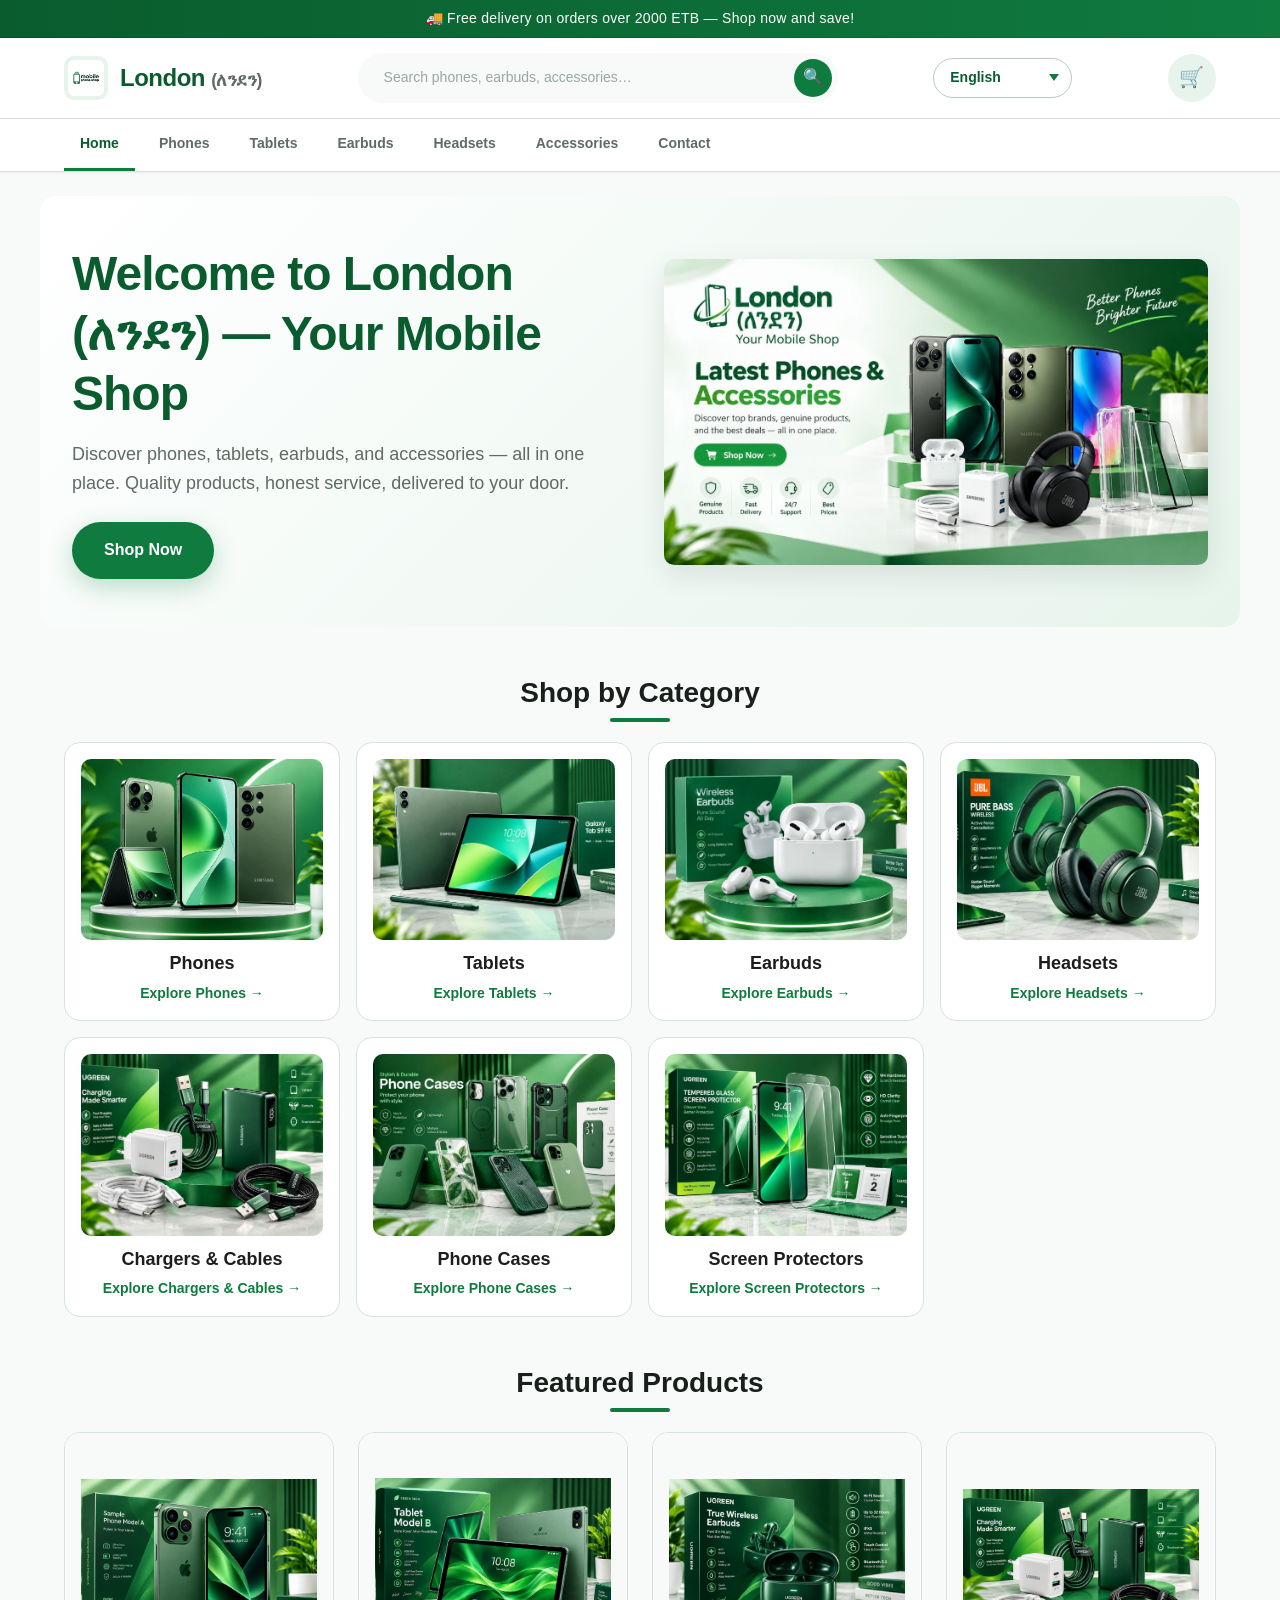
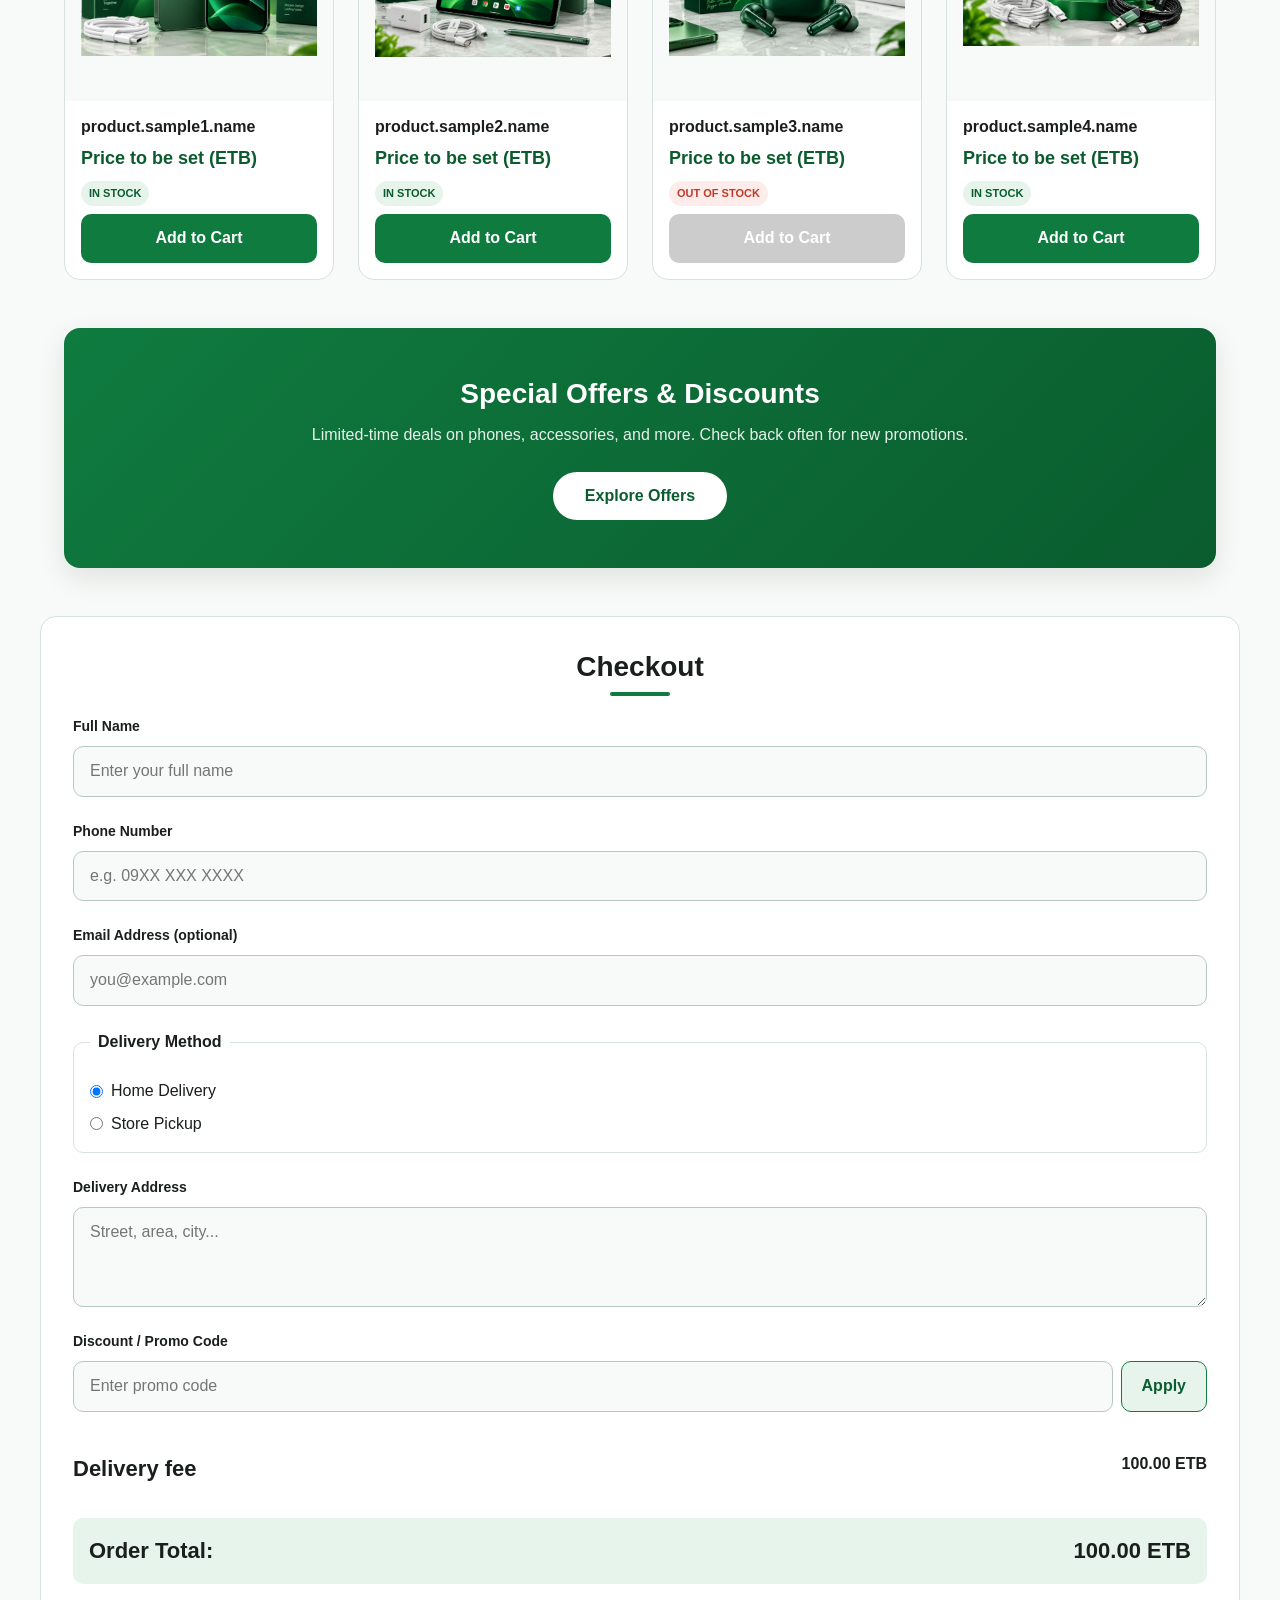
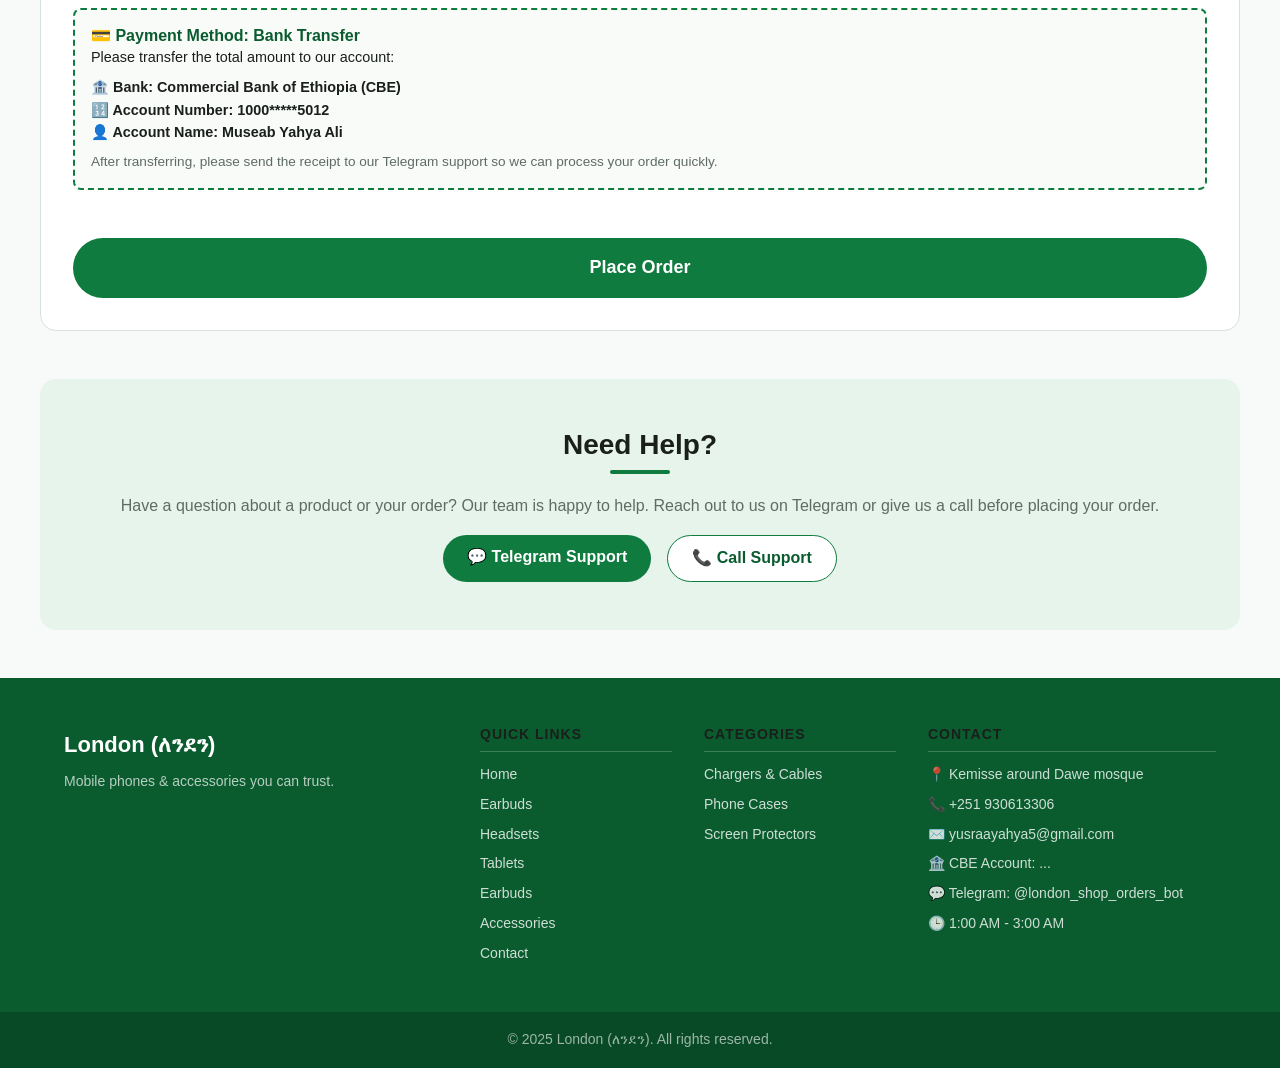
==== index.html @ 927fd076 "inicial commit of website" ====
<!DOCTYPE html>
<html lang="en">
<head>
    <meta charset="UTF-8">
    <meta name="viewport" content="width=device-width, initial-scale=1.0">
    <title>London (ለንደን) — Mobile Phones &amp; Accessories</title>

    <meta name="description" content="London (ለንደን) — your trusted mobile phone and accessories shop. Phones, tablets, earbuds, and accessories.">

    <link rel="stylesheet" href="style.css">
    <script src="supabase-js@2.js"></script>
    <script src="script.js" defer></script>
</head>
<body>

    <div class="announcement-bar" role="region" aria-label="Store promotion announcement">
        <p class="announcement-text" data-i18n="announcement.promo">
            🚚 Free delivery on orders over 2000 ETB — Shop now and save!
        </p>
    </div>

    <header class="site-header" role="banner">

        <div class="header-top">

            <div class="brand-container">
                <a href="#" class="brand-link" aria-label="London store home">
                    <img src="img/photo_2026-10-22_14-13-05.jpg"
                         alt="London store logo"
                         class="brand-logo"
                         width="48"
                         height="48">
                    <span class="brand-name">
                        London <span class="brand-name-amharic" lang="am">(ለንደን)</span>
                    </span>
                </a>
            </div>

            <div class="search-container" role="search" aria-label="Site search">
                <label for="search-input" class="visually-hidden" data-i18n="search.label">
                    Search products
                </label>
                <input type="search"
                       id="search-input"
                       class="search-input"
                       placeholder="Search phones, earbuds, accessories…"
                       data-i18n-placeholder="search.placeholder"
                       aria-label="Search products">
                <button type="button"
                        id="search-button"
                        class="search-button"
                        aria-label="Submit search"
                        data-i18n-aria-label="search.button">
                    🔍
                </button>
            </div>

           
            <div class="language-switcher" role="group" aria-label="Language selector">
                <label for="language-select" class="visually-hidden" data-i18n="language.label">
                    Select language
                </label>
                <select id="language-select"
                        name="language"
                        class="language-select"
                        aria-label="Select language">
                    <option value="en" selected>English</option>
                    <option value="am" lang="am">አማርኛ</option>
                    <option value="om" lang="om">Afaan Oromo</option>
                </select>
            </div>

            <div class="cart-container">
                <button type="button"
                        id="cart-button"
                        class="cart-button"
                        aria-label="Open shopping cart, 0 items">
                    <span class="cart-icon" aria-hidden="true">🛒</span>
                    <span class="cart-count" id="cart-count-badge">0</span>
                </button>
            </div>

        </div>

       
        <nav class="main-nav" aria-label="Main navigation">
            <ul class="nav-list">
                <li class="nav-item">
                    <a href="#" class="nav-link active"
                       aria-current="page"
                       data-i18n="nav.home">Home</a>
                </li>
                <li class="nav-item">
                    <a href="#" class="nav-link" data-i18n="nav.phones">Phones</a>
                </li>
                <li class="nav-item">
                    <a href="#" class="nav-link" data-i18n="nav.tablets">Tablets</a>
                </li>
             <li class="nav-item">
    <a href="#" class="nav-link" data-i18n="nav.earbuds">Earbuds</a>
    </li>
    <li class="nav-item">
    <a href="#" class="nav-link" data-i18n="nav.headsets">Headsets</a>
    </li>
                <li class="nav-item">
                    <a href="#" class="nav-link" data-i18n="nav.accessories">Accessories</a>
                </li>
                <li class="nav-item">
                    <a href="#" class="nav-link" data-i18n="nav.contact">Contact</a>
                </li>
            </ul>
        </nav>

    </header>

<main>

    <section class="hero" id="hero-section" aria-labelledby="hero-heading">
        <div class="hero-content">

            <h1 class="hero-headline" id="hero-heading" data-i18n="hero.headline">
                Welcome to London (ለንደን) — Your Mobile Shop
            </h1>

            <p class="hero-subtitle" data-i18n="hero.subtitle">
                Discover phones, tablets, earbuds, and accessories — all in one place.
                Quality products, honest service, delivered to your door.
            </p>

            <a href="#featured-products"
               class="hero-cta-button"
               role="button"
               data-i18n="hero.cta">
                Shop Now
            </a>

        </div>

        <div class="hero-image-wrapper">
            <img src="img/photo_2_2026-10-22_14-11-13.jpg"
                 alt="Collection of mobile phones and accessories"
                 data-i18n-alt="hero.imageAlt"
                 class="hero-image"
                 width="1200"
                 height="600">
        </div>
    </section>

    <section class="category-section" id="categories" aria-labelledby="category-heading">

        <h2 class="section-heading" id="category-heading" data-i18n="category.heading">
            Shop by Category
        </h2>

        <div class="category-grid">

            <!-- Category: Phones -->
            <article class="category-card">
                <img src="img/photo_3_2026-10-22_14-11-13.jpg"
                     alt="Phones category"
                     data-i18n-alt="category.phones.imageAlt"
                     class="category-image"
                     width="300"
                     height="200">
                <h3 class="category-name" data-i18n="category.phones.name">Phones</h3>
                <a href="#" class="category-link"
                   aria-label="Explore Phones category"
                   data-i18n-aria-label="category.phones.linkAria"
                   data-i18n="category.phones.link">
                    Explore Phones &rarr;
                </a>
            </article>

            <!-- Category: Tablets -->
            <article class="category-card">
                <img src="img/photo_4_2026-10-22_14-11-13.jpg"
                     alt="Tablets category"
                     data-i18n-alt="category.tablets.imageAlt"
                     class="category-image"
                     width="300"
                     height="200">
                <h3 class="category-name" data-i18n="category.tablets.name">Tablets</h3>
                <a href="#" class="category-link"
                   aria-label="Explore Tablets category"
                   data-i18n-aria-label="category.tablets.linkAria"
                   data-i18n="category.tablets.link">
                    Explore Tablets &rarr;
                </a>
            </article>

            <!-- Category: Earbuds -->
            <article class="category-card">
                <img src="img/photo_5_2026-10-22_14-11-13.jpg"
                     alt="Earbuds category"
                     data-i18n-alt="category.earbuds.imageAlt"
                     class="category-image"
                     width="300"
                     height="200">
                <h3 class="category-name" data-i18n="category.earbuds.name">Earbuds</h3>
 <a href="#" class="category-link"
                   aria-label="Explore Earbuds category"
                   data-i18n-aria-label="category.earbuds.linkAria"
                   data-i18n="category.earbuds.link">
                    Explore Earbuds &rarr;
                </a>
            </article>

            <!-- Category: Headsets -->
            <article class="category-card">
                <img src="img/photo_6_2026-10-22_14-11-13.jpg"
                     alt="Headsets category"
                     data-i18n-alt="category.headsets.imageAlt"
                     class="category-image"
                     width="300"
                     height="200">
                <h3 class="category-name" data-i18n="category.headsets.name">Headsets</h3>
                <a href="#" class="category-link"
                   aria-label="Explore Headsets category"
                   data-i18n-aria-label="category.headsets.linkAria"
                   data-i18n="category.headsets.link">
                    Explore Headsets &rarr;
                </a>
            </article>

            <!-- Category: Chargers & Cables -->
            <article class="category-card">
                <img src="img/charrg.jpg"
                     alt="Chargers and cables category"
                     data-i18n-alt="category.chargers.imageAlt"
                     class="category-image"
                     width="300"
                     height="200">
                <h3 class="category-name" data-i18n="category.chargers.name">Chargers &amp; Cables</h3>
                <a href="#" class="category-link"
                   aria-label="Explore Chargers and Cables category"
                   data-i18n-aria-label="category.chargers.linkAria"
                   data-i18n="category.chargers.link">
                    Explore Chargers &amp; Cables &rarr;
                </a>
            </article>

            <!-- Category: Phone Cases -->
            <article class="category-card">
                <img src="img/photo_2026-10-22_14-40-57.jpg"
                     alt="Phone cases category"
                     data-i18n-alt="category.cases.imageAlt"
                     class="category-image"
                     width="300"
                     height="200">
                <h3 class="category-name" data-i18n="category.cases.name">Phone Cases</h3>
                <a href="#" class="category-link"
                   aria-label="Explore Phone Cases category"
                   data-i18n-aria-label="category.cases.linkAria"
                   data-i18n="category.cases.link">
                    Explore Phone Cases &rarr;
                </a>
            </article>

            <!-- Category: Screen Protectors -->
            <article class="category-card">
                <img src="img/photo_8_2026-10-22_14-11-13.jpg"
                     alt="Screen protectors category"
                     data-i18n-alt="category.screenProtectors.imageAlt"
                     class="category-image"
                     width="300"
                     height="200">
                <h3 class="category-name" data-i18n="category.screenProtectors.name">Screen Protectors</h3>
                <a href="#" class="category-link"
                   aria-label="Explore Screen Protectors category"
                   data-i18n-aria-label="category.screenProtectors.linkAria"
                   data-i18n="category.screenProtectors.link">
                    Explore Screen Protectors &rarr;
                </a>
            </article>

        </div>
    </section>

    <section class="featured-products-section" id="featured-products" aria-labelledby="featured-heading">

        <h2 class="section-heading" id="featured-heading" data-i18n="featured.heading">
            Featured Products
        </h2>

        <div class="products-grid">
 <!-- Product card 1 -->
            <article class="product-card" data-product-id="sample-001">
                <img src="img/phone.jpg"
                     alt="Sample product image"
                     data-i18n-alt="product.sample1.imageAlt"
                     class="product-image"
                     width="250"
                     height="250">
                <div class="product-info">
                    <h3 class="product-name" data-i18n="product.sample1.name">
                        Sample Phone Model A
                    </h3>
                    <p class="product-price" data-i18n="product.pricePlaceholder">
                        Price to be set (ETB)
                    </p>
                    <p class="product-stock in-stock" data-i18n="product.inStock">
                        In Stock
                    </p>
                    <button type="button"
                            class="add-to-cart-button"
                            aria-label="Add Sample Phone Model A to cart"
                            data-i18n-aria-label="product.sample1.addToCartAria">
                        <span data-i18n="product.addToCart">Add to Cart</span>
                    </button>
                </div>
            </article>

            <!-- Product card 2 -->
            <article class="product-card" data-product-id="sample-002">
                <img src="img/tablet.jpg"
                     alt="Sample product image"
                     data-i18n-alt="product.sample2.imageAlt"
                     class="product-image"
                     width="250"
                     height="250">
                <div class="product-info">
                    <h3 class="product-name" data-i18n="product.sample2.name">
                        Sample Tablet Model B
                    </h3>
                    <p class="product-price" data-i18n="product.pricePlaceholder">
                        Price to be set (ETB)
                    </p>
                    <p class="product-stock in-stock" data-i18n="product.inStock">
                        In Stock
                    </p>
                    <button type="button"
                            class="add-to-cart-button"
                            aria-label="Add Sample Tablet Model B to cart"
                            data-i18n-aria-label="product.sample2.addToCartAria">
                        <span data-i18n="product.addToCart">Add to Cart</span>
                    </button>
                </div>
            </article>

            <!-- Product card 3 -->
            <article class="product-card" data-product-id="sample-003">
                <img src="img/earbuds.jpg"
                     alt="Sample product image"
                     data-i18n-alt="product.sample3.imageAlt"
                     class="product-image"
                     width="250"
                     height="250">
                <div class="product-info">
                    <h3 class="product-name" data-i18n="product.sample3.name">
                        Sample Earbuds Model C
                    </h3>
                    <p class="product-price" data-i18n="product.pricePlaceholder">
                        Price to be set (ETB)
                    </p>
                    <p class="product-stock out-of-stock" data-i18n="product.outOfStock">
                        Out of Stock
                    </p>
                    <button type="button"
                            class="add-to-cart-button"
                            aria-label="Add Sample Earbuds Model C to cart"
                            data-i18n-aria-label="product.sample3.addToCartAria"
                            disabled>
                        <span data-i18n="product.addToCart">Add to Cart</span>
                    </button>
                </div>
            </article>

            <!-- Product card 4 -->
            <article class="product-card" data-product-id="sample-004">
                <img src="img/charrg.jpg"
                     alt="Sample product image"
                     data-i18n-alt="product.sample4.imageAlt"
                     class="product-image"
                     width="250"
                     height="250">
                <div class="product-info">
                    <h3 class="product-name" data-i18n="product.sample4.name">
                        Sample Charger Model D
                    </h3>
                    <p class="product-price" data-i18n="product.pricePlaceholder">
                        Price to be set (ETB)
                    </p>
                    <p class="product-stock in-stock" data-i18n="product.inStock">
                        In Stock
                    </p>
                    <button type="button"
                            class="add-to-cart-button"
                            aria-label="Add Sample Charger Model D to cart"
                            data-i18n-aria-label="product.sample4.addToCartAria">
                        <span data-i18n="product.addToCart">Add to Cart</span>
                    </button>
                </div>
            </article>

        </div>
    </section>

    <!-- ============================================= -->
    <!-- PROMOTIONS SECTION                            -->
    <!-- ============================================= -->
    <section class="promo-banner-section" id="promotions" aria-labelledby="promo-heading">

        <div class="promo-banner">

            <h2 class="promo-heading" id="promo-heading" data-i18n="promo.heading">
                Special Offers &amp; Discounts
            </h2>

            <p class="promo-text" data-i18n="promo.text">
                Limited-time deals on phones, accessories, and more.
                Check back often for new promotions.
            </p>

            <a href="#" class="promo-cta-button"
               role="button"
               data-i18n="promo.cta">
                Explore Offers
            </a>

        </div>
    </section>


        <section class="cart-panel"
                 id="cart-panel"
                 aria-labelledby="cart-panel-heading"
                 aria-live="polite">

            <h2 class="cart-panel-heading" id="cart-panel-heading" data-i18n="cart.heading">
                Your Shopping Cart
            </h2>

            <!-- Container where JavaScript injects cart items -->
            <div class="cart-items-container" id="cart-items-container">
            
                <p class="cart-empty-message" id="cart-empty-message" data-i18n="cart.empty">
                    Your cart is currently empty.
                </p>
            </div>

            <!-- Subtotal -->
            <div class="cart-subtotal-row">
                <span class="cart-subtotal-label" data-i18n="cart.subtotalLabel">Subtotal:</span>
                <span class="cart-subtotal-amount" id="cart-subtotal-amount">0.00 ETB</span>
            </div>

            <!-- Cart actions -->
            <div class="cart-actions">
                <button type="button"
                        id="continue-shopping-button"
                        class="continue-shopping-button"
                        data-i18n="cart.continueShopping">
                    Continue Shopping
                </button>
                <button type="button"
                        id="checkout-button"
                        class="checkout-button"
                        data-i18n="cart.proceedToCheckout">
                    Proceed to Checkout
                </button>
            </div>

        </section>

        <!-- ============================================= -->
        <!-- CHECKOUT SECTION                              -->
        <!-- ============================================= -->
        <section class="checkout-section"
                 id="checkout-section"
                 aria-labelledby="checkout-heading">

            <h2 class="section-heading" id="checkout-heading" data-i18n="checkout.heading">
                Checkout
            </h2>

            <form class="checkout-form"
                  id="checkout-form"
                  action="#"
                  method="post"
                  novalidate>

                <div class="form-field">
                    <label for="customer-full-name" class="form-label" data-i18n="checkout.fullNameLabel">
                        Full Name <span class="required-mark" aria-hidden="true">*</span>
                    </label>
                    <input type="text"
                           id="customer-full-name"
                           name="customerFullName"
                           class="form-input"
                           placeholder="Enter your full name"
                           data-i18n-placeholder="checkout.fullNamePlaceholder"
                           autocomplete="name"
                           required
                           aria-required="true">
                </div>

                <!-- Phone number -->
                <div class="form-field">
                    <label for="customer-phone" class="form-label" data-i18n="checkout.phoneLabel">
                        Phone Number <span class="required-mark" aria-hidden="true">*</span>
                    </label>
                    <input type="tel"
                           id="customer-phone"
                           name="customerPhone"
                           class="form-input"
                           placeholder="e.g. 09XX XXX XXXX"
                           data-i18n-placeholder="checkout.phonePlaceholder"
                           autocomplete="tel"
                           required
                           aria-required="true">
                </div>

                <!-- Optional email -->
                <div class="form-field">
                    <label for="customer-email" class="form-label" data-i18n="checkout.emailLabel">
                        Email Address (optional)
                    </label>
                    <input type="email"
                           id="customer-email"
                           name="customerEmail"
                           class="form-input"
                           placeholder="you@example.com"
                           data-i18n-placeholder="checkout.emailPlaceholder"
                           autocomplete="email">
                </div>

                <!-- Delivery method -->
                <fieldset class="form-fieldset">
                    <legend class="form-legend" data-i18n="checkout.deliveryMethodLegend">
                        Delivery Method
                    </legend>

                    <div class="radio-option">
                        <input type="radio"
                               id="delivery-method-delivery"
                               name="deliveryMethod"
                               value="delivery"
                               class="form-radio"
                               checked>
                        <label for="delivery-method-delivery" class="form-radio-label" data-i18n="checkout.deliveryOption">
                            Home Delivery
                        </label>
                    </div>

                    <div class="radio-option">
                        <input type="radio"
                               id="delivery-method-pickup"
                               name="deliveryMethod"
                               value="pickup"
                               class="form-radio">
                        <label for="delivery-method-pickup" class="form-radio-label" data-i18n="checkout.pickupOption">
                            Store Pickup
                        </label>
                    </div>
                </fieldset>

                <!-- Delivery address (JS toggles visibility based on method) -->
                <div class="form-field" id="delivery-address-field">
                    <label for="delivery-address" class="form-label" data-i18n="checkout.addressLabel">
 Delivery Address
                    </label>
                    <textarea id="delivery-address"
                              name="deliveryAddress"
                              class="form-textarea"
                              rows="3"
                              placeholder="Street, area, city…"
                              data-i18n-placeholder="checkout.addressPlaceholder"
                              autocomplete="street-address"></textarea>
                </div>

                <!-- Promo code -->
                <div class="form-field promo-code-field">
                    <label for="promo-code-input" class="form-label" data-i18n="checkout.promoLabel">
                        Discount / Promo Code
                    </label>
                    <div class="promo-code-row">
                        <input type="text"
                               id="promo-code-input"
                               name="promoCode"
                               class="form-input promo-code-input"
                               placeholder="Enter promo code"
                               data-i18n-placeholder="checkout.promoPlaceholder">
                        <button type="button"
                                id="apply-promo-button"
                                class="apply-promo-button"
                                data-i18n="checkout.applyPromo">
                            Apply
                        </button>
                    </div>
                    <p class="promo-feedback"
                       id="promo-feedback"
                       role="status"
                       aria-live="polite"></p>
                </div>

                <!-- Order total -->
                <div class="order-total-row">
                    <span class="order-total-label" data-i18n="checkout.orderTotalLabel">Order Total:</span>
                    <span class="order-total-amount" id="order-total-amount">0.00 ETB</span>
                </div>
                   <!-- Payment Instructions -->
<div class="payment-instructions" style="margin-bottom: 1.5rem; padding: 1rem; background: #f9fbf9; border: 2px dashed var(--color-primary); border-radius: 8px;">
    <h3 style="margin-top: 0; color: var(--color-primary-dark); font-size: 1rem;">💳 Payment Method: Bank Transfer</h3>
    <p style="font-size: 0.9rem; margin-bottom: 0.5rem;">Please transfer the total amount to our account:</p>
    <ul style="list-style: none; padding: 0; margin: 0; font-size: 0.9rem; font-weight: bold;">
        <li>🏦 Bank: Commercial Bank of Ethiopia (CBE)</li>
        <li>🔢 Account Number: 1000*****5012</li>
        <li>👤 Account Name: Museab Yahya Ali</li>
    </ul>
    <p style="font-size: 0.85rem; color: var(--color-text-muted); margin-top: 0.5rem; margin-bottom: 0;">
        After transferring, please send the receipt to our Telegram support so we can process your order quickly.
    </p>
</div>
                <!-- Place order button -->
                <button type="submit"
                        id="place-order-button"
                        class="place-order-button"
                        data-i18n="checkout.placeOrder">
                    Place Order
                </button>
            </form>

        </section>

        
        <section class="support-section"
                 id="customer-support"
                 aria-labelledby="support-heading">

            <h2 class="section-heading" id="support-heading" data-i18n="support.heading">
                Need Help?
            </h2>

            <p class="support-message" data-i18n="support.message">
                Have a question about a product or your order? Our team is happy to help.
                Reach out to us on Telegram or give us a call before placing your order.
            </p>
<div class="support-links">

    <!-- Telegram Link -->
    <a href="https://t.me/london_shop_orders_bot"
       target="_blank"
       class="support-link telegram-link"
       aria-label="Contact us on Telegram"
       data-i18n-aria-label="support.telegramAria"
       data-i18n="support.telegramLink">
        💬 Telegram Support
    </a>

    <!-- Phone Link -->
  <!-- WhatsApp Link (Works on PC and Mobile) -->
<a href="https://wa.me/251930613306"
   target="_blank"
   class="support-link phone-link"
   aria-label="Chat with us on WhatsApp"
   data-i18n-aria-label="support.phoneAria"
   data-i18n="support.phoneLink">
    📞 WhatsApp Support
</a>

</div
        </section>

    </main>

    <footer class="site-footer" role="contentinfo">

        <div class="footer-container">

            <!-- Brand column -->
            <div class="footer-brand">
                <p class="footer-brand-name">
                    London <span lang="am">(ለንደን)</span>
                </p>
                <p class="footer-tagline" data-i18n="footer.tagline">
                    Mobile phones &amp; accessories you can trust.
                </p>
            </div>

            <!-- Navigation links -->
            <nav class="footer-nav" aria-label="Footer navigation">
                <h3 class="footer-heading" data-i18n="footer.quickLinksHeading">Quick Links</h3>
                <ul class="footer-list">
                    <li><a href="#" class="footer-link" data-i18n="nav.home">Home</a></li>
                    <li><a href="#" class="footer-link" data-i18n="nav.earbuds">Earbuds</a></li>
                    <li><a href="#" class="footer-link" data-i18n="nav.headsets">Headsets</a></li>
                    <li><a href="#" class="footer-link" data-i18n="nav.tablets">Tablets</a></li>
                    <li><a href="#" class="footer-link" data-i18n="nav.earbuds">Earbuds &amp; Headsets</a></li>
                    <li><a href="#" class="footer-link" data-i18n="nav.accessories">Accessories</a></li>
                    <li><a href="#" class="footer-link" data-i18n="nav.contact">Contact</a></li>
                </ul>
            </nav>

            <!-- Category links -->
            <nav class="footer-nav" aria-label="Footer product categories">
                <h3 class="footer-heading" data-i18n="footer.categoriesHeading">Categories</h3>
                <ul class="footer-list">
                    <li><a href="#" class="footer-link" data-i18n="category.chargers.name">Chargers &amp; Cables</a></li>
                    <li><a href="#" class="footer-link" data-i18n="category.cases.name">Phone Cases</a></li>
                    <li><a href="#" class="footer-link" data-i18n="category.screenProtectors.name">Screen Protectors</a></li>
                </ul>
            </nav>

            <!-- Contact placeholders -->
            <div class="footer-contact">
                <h3 class="footer-heading" data-i18n="footer.contactHeading">Contact</h3>
             <ul class="footer-list">
    <li>📍 Kemisse around Dawe mosque</li>
    <li>📞 +251 930613306</li>
    <li>✉️ yusraayahya5@gmail.com</li>
    <li>🏦 CBE Account: ...</li>
    <li>💬 Telegram: @london_shop_orders_bot</li>
    <li>🕒 1:00 AM - 3:00 AM</li>
</ul>

            </div>

        </div>

        <!-- Copyright bar -->
        <div class="footer-bottom">
            <p class="copyright-text">
                &copy; <span id="footer-year">2025</span>
                London <span lang="am">(ለንደን)</span>.
                <span data-i18n="footer.copyright">All rights reserved.</span>
            </p>
        </div>


    </footer>

</body>
</html>
---- style.css ----
*, *::before, *::after {
    box-sizing: border-box;
    margin: 0;
    padding: 0;
}

html {
    font-size: 100%;
    scroll-behavior: smooth;
    -webkit-text-size-adjust: 100%;
}

body {
    font-family: "Segoe UI", "Noto Sans Ethiopic", "Nyala", Roboto, Arial, sans-serif;
    font-size: 1rem;
    line-height: 1.55;
    color: #1a1f1c;
    background-color: #f7faf8;
    min-height: 100vh;
    -webkit-font-smoothing: antialiased;
    overflow-x: hidden;
}

img, picture, svg, video {
    display: block;
    max-width: 100%;
    height: auto;
}

button, input, select, textarea {
    font: inherit;
    color: inherit;
    border: none;
    background: none;
}

ul, ol {
    list-style: none;
}

a {
    text-decoration: none;
    color: inherit;
}

/* ============================================================
   2. DESIGN TOKENS (EMERALD GREEN & WHITE)
   ============================================================ */
:root {
    --color-primary: #0f7b3f;          
    --color-primary-dark: #0a5c2e;     
    --color-primary-light: #e6f4ec;    
    --color-accent: #19a34a;           

    --color-white: #ffffff;
    --color-background: #f7faf8;       
    --color-text: #1a1f1c;             
    --color-text-muted: #5f6b64;       
    --color-border: #d7e2db;           
    --color-border-strong: #b8c9bf;

    --color-success: #0f7b3f;
    --color-danger: #c0392b;
    --color-warning: #e67e22;

    --font-heading: "Segoe UI Semibold", "Noto Sans Ethiopic", Roboto, sans-serif;
    --font-size-xs: 0.75rem;
    --font-size-sm: 0.875rem;
    --font-size-base: 1rem;
    --font-size-md: 1.125rem;
    --font-size-lg: 1.375rem;
    --font-size-xl: 1.75rem;
    --font-size-2xl: 2.25rem;

    --space-1: 0.25rem;
    --space-2: 0.5rem;
    --space-3: 0.75rem;
    --space-4: 1rem;
    --space-5: 1.5rem;
    --space-6: 2rem;
    --space-7: 3rem;
    --space-8: 4rem;

    --radius-sm: 6px;
    --radius-md: 10px;
    --radius-lg: 16px;
    --radius-pill: 999px;

    --shadow-sm: 0 1px 2px rgba(15, 33, 24, 0.06);
    --shadow-md: 0 4px 12px rgba(15, 33, 24, 0.08);
    --shadow-lg: 0 10px 28px rgba(15, 33, 24, 0.10);
    --shadow-glow: 0 8px 24px rgba(15, 123, 63, 0.25);

    --transition-fast: 150ms ease;
    --transition-base: 250ms ease;
    
    --container-max: 1200px;
}

/* ============================================================
   3. TYPOGRAPHY & UTILITIES
   ============================================================ */
h1, h2, h3, h4, h5, h6 {
    font-family: var(--font-heading);
    font-weight: 700;
    line-height: 1.25;
    color: var(--color-text);
}

[lang="am"], [lang="om"] {
    line-height: 1.7;
}

.visually-hidden {
    position: absolute !important;
    width: 1px; height: 1px;
    padding: 0; margin: -1px;
    overflow: hidden;
    clip: rect(0, 0, 0, 0);
    white-space: nowrap;
    border: 0;
}

/* ============================================================
   4. ANNOUNCEMENT BAR (PREMIUM)
   ============================================================ */
.announcement-bar {
    background: linear-gradient(90deg, var(--color-primary-dark), var(--color-primary));
    color: var(--color-white);
    text-align: center;
    padding: var(--space-2) var(--space-4);
    font-size: var(--font-size-sm);
    font-weight: 500;
    letter-spacing: 0.3px;
    box-shadow: inset 0 -1px 0 rgba(0,0,0,0.1);
}

.announcement-text {
    color: var(--color-white);
    margin: 0;
}
/* ============================================================
   5. SITE HEADER & TOP ROW
   ============================================================ */
.site-header {
    background-color: var(--color-white);
    border-bottom: 1px solid var(--color-border);
    box-shadow: var(--shadow-sm);
    position: sticky;
    top: 0;
    z-index: 100;
}

.header-top {
    display: flex;
    align-items: center;
    justify-content: space-between;
    gap: var(--space-4);
    padding: var(--space-3) var(--space-5);
    max-width: var(--container-max);
    margin-inline: auto;
    height: 80px;
}

/* --- Brand / Logo --- */
.brand-container { flex-shrink: 0; }
.brand-link { display: flex; align-items: center; gap: var(--space-3); }
.brand-logo {
    width: 44px; height: 44px;
    object-fit: contain;
    border-radius: var(--radius-md);
    background-color: var(--color-primary-light);
    padding: 4px;
}
.brand-name {
    font-family: var(--font-heading);
    font-size: 1.5rem;
    font-weight: 800;
    color: var(--color-primary-dark);
    letter-spacing: -0.5px;
    transition: color var(--transition-fast);
}
.brand-name-amharic {
    font-size: 1.1rem;
    color: var(--color-text-muted);
    font-weight: 600;
}
.brand-link:hover .brand-name { color: var(--color-primary); }

/* --- Search Bar (Premium Pill) --- */
.search-container {
    flex: 1;
    max-width: 480px;
    display: flex;
    align-items: center;
    background-color: var(--color-background);
    border: 2px solid transparent;
    border-radius: var(--radius-pill);
    padding: 4px 4px 4px 16px;
    transition: all var(--transition-fast);
}
.search-container:focus-within {
    background-color: var(--color-white);
    border-color: var(--color-primary-light);
    box-shadow: 0 0 0 4px rgba(15, 123, 63, 0.1);
}
.search-input {
    flex: 1;
    font-size: var(--font-size-sm);
    padding: var(--space-2);
    outline: none;
}
.search-input::placeholder { color: #99a7a0; }
.search-button {
    width: 38px; height: 38px;
    border-radius: 50%;
    background-color: var(--color-primary);
    color: white;
    display: flex; align-items: center; justify-content: center;
    cursor: pointer;
    transition: background-color var(--transition-fast);
}
.search-button:hover { background-color: var(--color-primary-dark); }

/* --- Language Selector --- */
.language-switcher { flex-shrink: 0; }
.language-select {
    appearance: none;
    -webkit-appearance: none;
    background-color: var(--color-white);
    border: 1px solid var(--color-border-strong);
    border-radius: var(--radius-pill);
    padding: 8px 32px 8px 16px;
    font-size: var(--font-size-sm);
    font-weight: 600;
    color: var(--color-primary-dark);
    cursor: pointer;
    background-image: url("data:image/svg+xml;charset=UTF-8,%3Csvg xmlns='http://www.w3.org/2000/svg' width='12' height='8' viewBox='0 0 12 8'%3E%3Cpath fill='%230f7b3f' d='M6 8 0 0h12z'/%3E%3C/svg%3E");
    background-repeat: no-repeat;
    background-position: right 12px center;
    background-size: 10px;
    transition: border-color var(--transition-fast);
}
.language-select:hover { border-color: var(--color-primary); }

/* --- Cart Button --- */
.cart-container { flex-shrink: 0; }
.cart-button {
    position: relative;
    width: 48px; height: 48px;
    border-radius: 50%;
    background-color: var(--color-primary-light);
    color: var(--color-primary-dark);
    display: flex; align-items: center; justify-content: center;
    font-size: 1.25rem;
    cursor: pointer;
    transition: all var(--transition-fast);
}
.cart-button:hover {
    background-color: var(--color-primary);
    color: white;
    transform: translateY(-2px);
    box-shadow: var(--shadow-md);
}
.cart-count {
    position: absolute;
    top: -2px; right: -2px;
    min-width: 20px; height: 20px;
 background-color: var(--color-danger);
    color: white;
    font-size: 11px;
    font-weight: 800;
    border-radius: var(--radius-pill);
    display: flex; align-items: center; justify-content: center;
    border: 2px solid var(--color-white);
}
.cart-count.is-empty { display: none; }

/* ============================================================
   6. NAVIGATION MENU
   ============================================================ */
.main-nav {
    border-top: 1px solid var(--color-border);
    background-color: var(--color-white);
}
.nav-list {
    display: flex;
    align-items: center;
    gap: var(--space-2);
    max-width: var(--container-max);
    margin-inline: auto;
    padding: 0 var(--space-5);
    overflow-x: auto;
}
.nav-item { flex-shrink: 0; }
.nav-link {
    display: block;
    padding: 14px 16px;
    font-size: var(--font-size-sm);
    font-weight: 600;
    color: var(--color-text-muted);
    border-bottom: 3px solid transparent;
    transition: all var(--transition-fast);
}
.nav-link:hover { color: var(--color-primary); }
.nav-link.active {
    color: var(--color-primary-dark);
    border-bottom-color: var(--color-primary);
}

/* ============================================================
   7. MAIN CONTENT & SECTIONS
   ============================================================ */
main { display: block; }

.hero, .category-section, .featured-products-section, .promo-banner-section, .cart-panel, .checkout-section, .support-section {
    max-width: var(--container-max);
    margin: 0 auto var(--space-7);
    padding: 0 var(--space-5);
}

.section-heading {
    font-size: var(--font-size-xl);
    text-align: center;
    margin-bottom: var(--space-6);
    position: relative;
}
.section-heading::after {
    content: "";
    position: absolute;
    bottom: -12px; left: 50%;
    transform: translateX(-50%);
    width: 60px; height: 4px;
    background-color: var(--color-primary);
    border-radius: var(--radius-pill);
}

/* ============================================================
   8. HERO SECTION (FIXED IMAGE SIZING)
   ============================================================ */
.hero {
    display: grid;
    grid-template-columns: 1fr 1fr;
    align-items: center;
    gap: var(--space-7);
    background: linear-gradient(135deg, #ffffff 0%, #e6f4ec 100%);
    padding: var(--space-7) var(--space-6);
    border-radius: var(--radius-lg);
    margin-top: var(--space-5);
    position: relative;
    overflow: hidden;
}
.hero-content {
    display: flex;
    flex-direction: column;
    align-items: flex-start;
    gap: var(--space-4);
}
.hero-headline {
    font-size: clamp(2rem, 4vw, 3rem);
    font-weight: 800;
    color: var(--color-primary-dark);
    letter-spacing: -1px;
}
.hero-subtitle {
    font-size: var(--font-size-md);
    color: var(--color-text-muted);
    line-height: 1.6;
}
.hero-cta-button {
    display: inline-flex;
    padding: 16px 32px;
    background-color: var(--color-primary);
    color: white;
    font-weight: 700;
    font-size: var(--font-size-base);
    border-radius: var(--radius-pill);
    box-shadow: var(--shadow-glow);
    transition: all var(--transition-fast);
    margin-top: var(--space-2);
}
.hero-cta-button:hover {
    background-color: var(--color-primary-dark);
    transform: translateY(-2px);
    box-shadow: 0 12px 28px rgba(15, 123, 63, 0.35);
}

/* CRITICAL FIX FOR BROKEN/OVERSIZED IMAGE */
.hero-image-wrapper {
    width: 100%;
    height: 100%;
    display: flex;
    justify-content: center;
    align-items: center;
}
.hero-image {
    width: 100%;
    max-width: 550px;
    height: auto;
    max-height: 400px;
    object-fit: contain; /* Prevents image from stretching */
    border-radius: var(--radius-md);
    box-shadow: var(--shadow-lg);
}

/* ============================================================
[22/10/2026 13:31] .: 9. CATEGORY & PRODUCT GRIDS
   ============================================================ */
.category-grid {
    display: grid;
    grid-template-columns: repeat(auto-fill, minmax(220px, 1fr));
    gap: var(--space-4);
}
.category-card {
    display: flex;
    flex-direction: column;
    align-items: center;
    text-align: center;
    padding: var(--space-4);
    background: white;
    border: 1px solid var(--color-border);
    border-radius: var(--radius-lg);
    transition: all var(--transition-base);
}
.category-card:hover {
    transform: translateY(-4px);
    box-shadow: var(--shadow-md);
    border-color: var(--color-primary);
}
.category-image {
    width: 100%;
    aspect-ratio: 4/3;
    object-fit: cover;
    border-radius: var(--radius-md);
    margin-bottom: var(--space-3);
    background-color: var(--color-background);
}
.category-name { font-size: var(--font-size-md); font-weight: 700; }
.category-link {
    margin-top: var(--space-2);
    font-size: var(--font-size-sm);
    color: var(--color-primary);
    font-weight: 600;
}

.products-grid {
    display: grid;
    grid-template-columns: repeat(auto-fill, minmax(250px, 1fr));
    gap: var(--space-5);
}
.product-card {
    display: flex;
    flex-direction: column;
    background: white;
    border: 1px solid var(--color-border);
    border-radius: var(--radius-lg);
    overflow: hidden;
    transition: all var(--transition-base);
}
.product-card:hover {
    transform: translateY(-4px);
    box-shadow: var(--shadow-lg);
    border-color: var(--color-primary);
}
.product-image {
    width: 100%;
    aspect-ratio: 1/1;
    object-fit: contain;
    padding: var(--space-4);
    background-color: var(--color-background);
}
.product-info {
    padding: var(--space-4);
    display: flex;
    flex-direction: column;
    gap: var(--space-2);
    flex: 1;
}
.product-name { font-size: var(--font-size-base); font-weight: 700; }
.product-price { font-size: var(--font-size-md); font-weight: 800; color: var(--color-primary-dark); }
.product-stock {
    font-size: 11px;
    font-weight: 800;
    text-transform: uppercase;
    padding: 4px 8px;
    border-radius: var(--radius-pill);
    align-self: flex-start;
}
.product-stock.in-stock { background: var(--color-primary-light); color: var(--color-primary-dark); }
.product-stock.out-of-stock { background: #fdecea; color: var(--color-danger); }

.add-to-cart-button {
    margin-top: auto;
    padding: 12px;
    background: var(--color-primary);
    color: white;
    font-weight: 700;
    border-radius: var(--radius-md);
    cursor: pointer;
    transition: background var(--transition-fast);
}
.add-to-cart-button:hover:not(:disabled) { background: var(--color-primary-dark); }
.add-to-cart-button:disabled { background: #ccc; cursor: not-allowed; }

/* ============================================================
   10. PROMO BANNER
   ============================================================ */
.promo-banner {
    background: linear-gradient(135deg, var(--color-primary), var(--color-primary-dark));
    color: white;
    padding: var(--space-7) var(--space-5);
    border-radius: var(--radius-lg);
    text-align: center;
    box-shadow: var(--shadow-lg);
}
.promo-heading { color: white; font-size: var(--font-size-xl); margin-bottom: var(--space-3); }
.promo-text { color: rgba(255,255,255,0.9); margin-bottom: var(--space-5); }
.promo-cta-button {
    display: inline-block;
    padding: 12px 32px;
    background: white;
    color: var(--color-primary-dark);
    font-weight: 800;
    border-radius: var(--radius-pill);
    transition: transform var(--transition-fast);
}
.promo-cta-button:hover { transform: scale(1.05); }

/* ============================================================
   11. CART PANEL
   ============================================================ */
 .cart-panel {
    background: white;
    padding: var(--space-6);
    border-radius: var(--radius-lg);
    border: 1px solid var(--color-border);
    box-shadow: var(--shadow-sm);
}
.cart-panel-heading { font-size: var(--font-size-lg); margin-bottom: var(--space-4); border-bottom: 2px solid var(--color-primary-light); padding-bottom: var(--space-3); }
.cart-items-container { display: flex; flex-direction: column; gap: var(--space-3); margin-bottom: var(--space-5); }
.cart-item {
    display: grid;
    grid-template-columns: 80px 1fr auto;
    gap: var(--space-4);
    align-items: center;
    padding: var(--space-3);
    background: var(--color-background);
    border-radius: var(--radius-md);
}
.cart-item-image { width: 80px; height: 80px; object-fit: contain; background: white; border-radius: var(--radius-sm); }
.cart-item-details { display: flex; flex-direction: column; gap: 4px; }
.cart-item-name { font-weight: 700; }
.cart-item-price { color: var(--color-primary); font-weight: 600; }
.cart-item-quantity { width: 60px; padding: 4px; text-align: center; border: 1px solid var(--color-border); border-radius: 4px; }
.remove-item-button { color: var(--color-danger); font-size: var(--font-size-xs); font-weight: 700; text-transform: uppercase; border: 1px solid var(--color-danger); padding: 4px 12px; border-radius: var(--radius-pill); }
.remove-item-button:hover { background: var(--color-danger); color: white; }
.cart-subtotal-row { display: flex; justify-content: space-between; padding: var(--space-4); background: var(--color-primary-light); border-radius: var(--radius-md); font-weight: 700; margin-bottom: var(--space-4); }
.cart-subtotal-amount { font-size: var(--font-size-lg); color: var(--color-primary-dark); }
.cart-actions { display: flex; gap: var(--space-3); justify-content: flex-end; }
.continue-shopping-button, .checkout-button { padding: 12px 24px; border-radius: var(--radius-pill); font-weight: 700; cursor: pointer; }
.continue-shopping-button { border: 2px solid var(--color-primary); color: var(--color-primary-dark); }
.checkout-button { background: var(--color-primary); color: white; }

/* ============================================================
   12. CHECKOUT FORM
   ============================================================ */
.checkout-section {
    background: white;
    padding: var(--space-6);
    border-radius: var(--radius-lg);
    border: 1px solid var(--color-border);
}
.checkout-form { display: flex; flex-direction: column; gap: var(--space-5); }
.form-field { display: flex; flex-direction: column; gap: var(--space-2); }
.form-label { font-size: var(--font-size-sm); font-weight: 700; }
.form-input, .form-textarea {
    width: 100%;
    padding: 12px 16px;
    border: 1px solid var(--color-border-strong);
    border-radius: var(--radius-md);
    background: var(--color-background);
    transition: all var(--transition-fast);
}
.form-input:focus, .form-textarea:focus {
    outline: none;
    border-color: var(--color-primary);
    background: white;
    box-shadow: 0 0 0 3px rgba(15, 123, 63, 0.15);
}
.form-fieldset { border: 1px solid var(--color-border); padding: var(--space-4); border-radius: var(--radius-md); }
.form-legend { font-weight: 700; padding: 0 8px; }
.radio-option { display: flex; align-items: center; gap: var(--space-2); margin-top: var(--space-2); }
.promo-code-row { display: flex; gap: var(--space-2); }
.promo-code-input { flex: 1; }
.apply-promo-button { background: var(--color-primary-light); color: var(--color-primary-dark); padding: 0 20px; border-radius: var(--radius-md); font-weight: 700; cursor: pointer; border: 1px solid var(--color-primary); }
.order-total-row { display: flex; justify-content: space-between; padding: var(--space-4); background: var(--color-primary-light); border-radius: var(--radius-md); font-weight: 800; font-size: var(--font-size-lg); }
 .place-order-button { background: var(--color-primary); color: white; padding: 16px; border-radius: var(--radius-pill); font-size: var(--font-size-md); font-weight: 800; cursor: pointer; transition: background 0.2s; }
.place-order-button:hover { background: var(--color-primary-dark); }

/* ============================================================
   13. SUPPORT & FOOTER
   ============================================================ */
.support-section { text-align: center; background: var(--color-primary-light); padding: var(--space-7) var(--space-4); border-radius: var(--radius-lg); }
.support-message { margin-bottom: var(--space-4); color: var(--color-text-muted); }
.support-links { display: flex; justify-content: center; gap: var(--space-4); }
.support-link { padding: 10px 24px; border-radius: var(--radius-pill); font-weight: 700; }
.telegram-link { background: var(--color-primary); color: white; }
.phone-link { background: white; color: var(--color-primary-dark); border: 1px solid var(--color-primary); }

.site-footer {
    background-color: var(--color-primary-dark);
    color: var(--color-white);
    padding: var(--space-7) 0 0 0;
    margin-top: var(--space-7);
}
.footer-container {
    max-width: var(--container-max);
    margin: 0 auto;
    padding: 0 var(--space-5) var(--space-7);
    display: grid;
    grid-template-columns: 2fr 1fr 1fr 1.5fr;
    gap: var(--space-6);
}
.footer-brand-name { font-size: var(--font-size-lg); font-weight: 800; margin-bottom: var(--space-2); }
.footer-tagline { color: rgba(255,255,255,0.7); font-size: var(--font-size-sm); }
.footer-heading { font-size: var(--font-size-sm); text-transform: uppercase; letter-spacing: 1px; margin-bottom: var(--space-3); border-bottom: 1px solid rgba(255,255,255,0.2); padding-bottom: var(--space-2); }
.footer-list { display: flex; flex-direction: column; gap: var(--space-2); }
.footer-link, .footer-list li { color: rgba(255,255,255,0.8); font-size: var(--font-size-sm); }
.footer-link:hover { color: white; }
.footer-bottom { background: rgba(0,0,0,0.2); text-align: center; padding: var(--space-4); font-size: var(--font-size-sm); color: rgba(255,255,255,0.6); }

/* ============================================================
   14. RESPONSIVE DESIGN (MOBILE & TABLET)
   ============================================================ */
@media (max-width: 768px) {
    .header-top {
        flex-wrap: wrap;
        height: auto;
        padding: var(--space-3);
        gap: var(--space-3);
    }
    .brand-container { order: 1; }
    .cart-container { order: 2; margin-left: auto; }
    .language-switcher { order: 3; }
    .search-container { order: 4; max-width: 100%; width: 100%; }

    .hero {
        grid-template-columns: 1fr;
        text-align: center;
        padding: var(--space-5) var(--space-4);
    }
    .hero-content { align-items: center; }
    .hero-image-wrapper { order: -1; }
    .hero-image { max-height: 300px; }

    .footer-container { grid-template-columns: 1fr 1fr; }
}

@media (max-width: 480px) {
    .brand-name { font-size: 1.25rem; }
    .brand-logo { width: 36px; height: 36px; }
    .nav-list { gap: 0; padding: 0; }
    .nav-link { padding: 12px; font-size: 0.8rem; }
    
    .hero-headline { font-size: 1.75rem; }
    .hero-cta-button { width: 100%; text-align: center; justify-content: center; }
    
    .category-grid, .products-grid { grid-template-columns: 1fr; }
    
    .cart-item { grid-template-columns: 1fr; text-align: center; }
    .cart-item-image { margin: 0 auto; }
    .remove-item-button { justify-self: center; margin-top: 10px; }
    .cart-actions { flex-direction: column; }
    
    .promo-code-row { flex-direction: column; }
    .apply-promo-button { padding: 12px; }
    
    .support-links { flex-direction: column; }
    .footer-container { grid-template-columns: 1fr; gap: var(--space-5); }
}

/* Accessibility Focus Rings */
a:focus-visible, button:focus-visible, input:focus-visible, select:focus-visible, textarea:focus-visible {
    outline: 3px solid var(--color-primary-light);
    outline-offset: 2px;
}
/* Slide-out Cart Drawer */
.cart-panel {
    position: fixed;
    top: 0;
    right: -100%; /* Hidden by default */
    width: 100%;
    max-width: 400px;
    height: 100vh;
    background: white;
    z-index: 1000;
    box-shadow: -4px 0 15px rgba(0,0,0,0.1);
    transition: right 0.3s ease;
    overflow-y: auto;
    padding: 2rem;
    margin: 0;
    border-radius: 0;
}
.cart-panel.is-open {
    right: 0; /* Slides in */
}
.cart-panel-overlay {
    position: fixed;
    top: 0;
    left: 0;
    width: 100vw;
    height: 100vh;
    background: rgba(0,0,0,0.5);
    z-index: 999;
    display: none;
}
.cart-panel-overlay.is-open {
    display: block;
}
.close-cart-btn {
    position: absolute;
    top: 1rem;
    right: 1.5rem;
    background: none;
    border: none;
    font-size: 1.5rem;
    cursor: pointer;
    color: var(--color-text-muted);
}
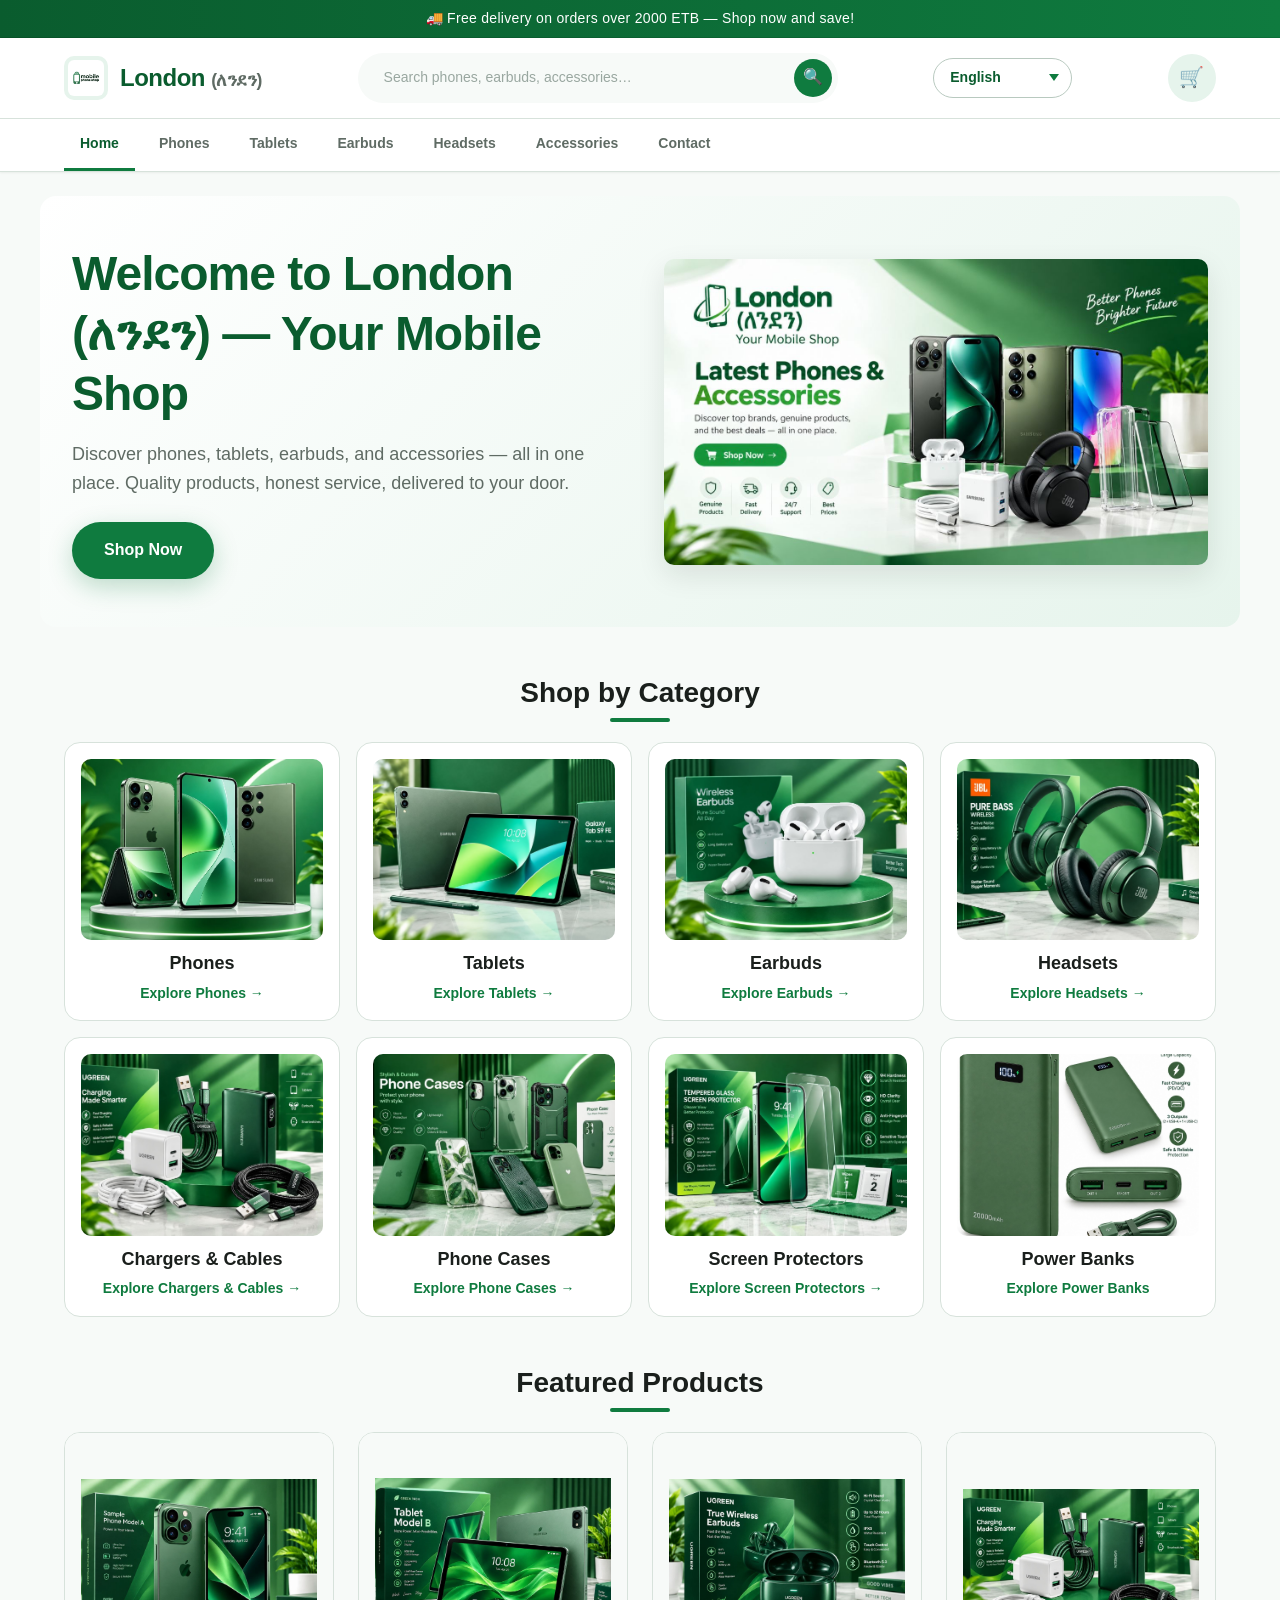
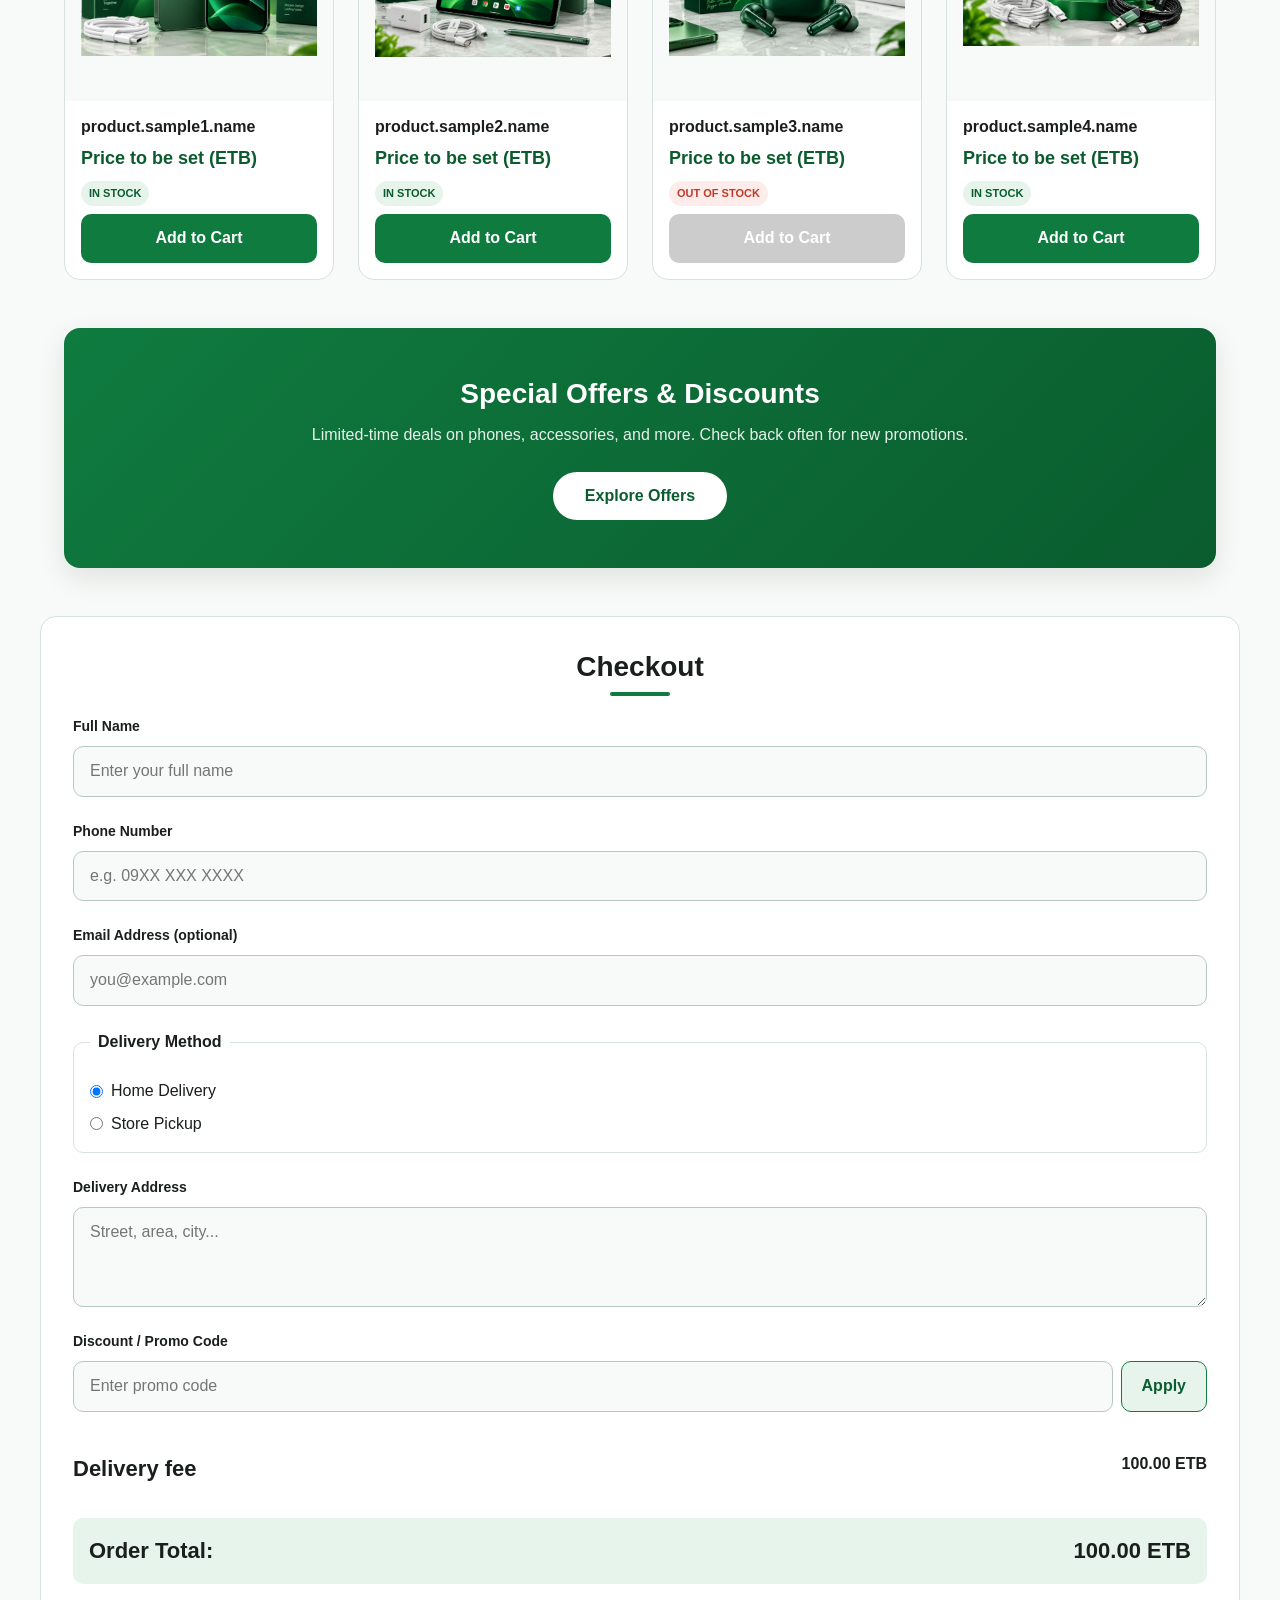
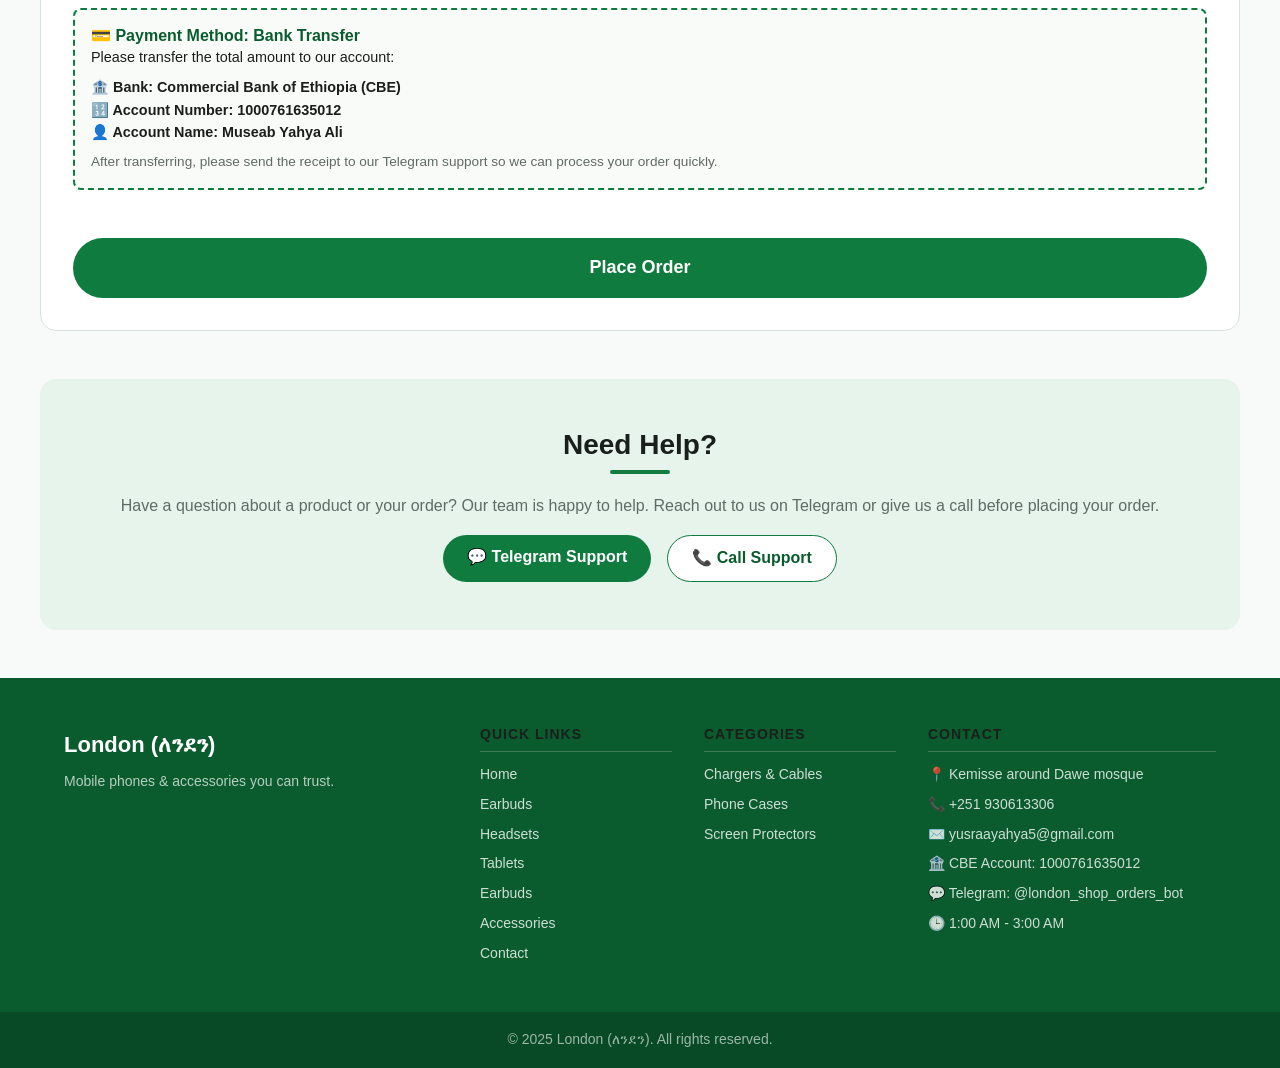
==== commit 92aba10f: "london shop final delivery" ====
--- a/index.html
+++ b/index.html
@@ -154,7 +154,6 @@
 
         <div class="category-grid">
 
-            <!-- Category: Phones -->
             <article class="category-card">
                 <img src="img/photo_3_2026-10-22_14-11-13.jpg"
                      alt="Phones category"
@@ -272,6 +271,23 @@
                     Explore Screen Protectors &rarr;
                 </a>
             </article>
+
+            <!-- Category: Power Banks -->
+   <article class="category-card">
+       <img src="img/powerbank.jpg" 
+          alt="Power Banks category"
+          data-i18n-alt="category.powerbanks.imageAlt"
+          class="category-image"
+          width="300"
+          height="200">
+     <h3 class="category-name" data-i18n="category.powerbanks.name">Power Banks</h3>
+    <a href="#" class="category-link"
+       aria-label="Explore Power Banks category"
+       data-i18n-aria-label="category.powerbanks.linkAria"
+       data-i18n="category.powerbanks.link">
+       Explore Power Banks &rarr;
+    </a>
+   </article>
 
         </div>
     </section>
@@ -604,7 +620,7 @@
     <p style="font-size: 0.9rem; margin-bottom: 0.5rem;">Please transfer the total amount to our account:</p>
     <ul style="list-style: none; padding: 0; margin: 0; font-size: 0.9rem; font-weight: bold;">
         <li>🏦 Bank: Commercial Bank of Ethiopia (CBE)</li>
-        <li>🔢 Account Number: 1000*****5012</li>
+        <li>🔢 Account Number: 1000761635012</li>
         <li>👤 Account Name: Museab Yahya Ali</li>
     </ul>
     <p style="font-size: 0.85rem; color: var(--color-text-muted); margin-top: 0.5rem; margin-bottom: 0;">
@@ -708,7 +724,7 @@
     <li>📍 Kemisse around Dawe mosque</li>
     <li>📞 +251 930613306</li>
     <li>✉️ yusraayahya5@gmail.com</li>
-    <li>🏦 CBE Account: ...</li>
+    <li>🏦 CBE Account: 1000761635012</li>
     <li>💬 Telegram: @london_shop_orders_bot</li>
     <li>🕒 1:00 AM - 3:00 AM</li>
 </ul>
--- a/style.css
+++ b/style.css
@@ -726,4 +726,91 @@
     font-size: 1.5rem;
     cursor: pointer;
     color: var(--color-text-muted);
+}
+
+/* ============================================================
+   MOBILE HEADER REDESIGN (Max Width 768px)
+   ============================================================ */
+@media (max-width: 768px) {
+    /* 1. Make the top row a single line */
+    .header-top {
+        display: flex;
+        flex-wrap: nowrap;
+        align-items: center;
+        justify-content: space-between;
+        padding: 10px 15px;
+        height: 60px; /* Reduces vertical space */
+        gap: 10px;
+    }
+
+    /* 2. Hide elements that take too much space */
+    .search-container {
+        display: none !important; /* Hides the big search bar */
+    }
+
+    /* 3. Show the new mobile buttons */
+    .hamburger-btn,
+    .mobile-search-btn {
+        display: flex;
+        align-items: center;
+        justify-content: center;
+        background: none;
+        border: none;
+        font-size: 1.5rem;
+        color: var(--color-primary-dark);
+        cursor: pointer;
+    }
+
+    /* 4. Adjust Brand (Location) */
+    .brand-container {
+        flex: 1;
+        justify-content: flex-start;
+        margin-right: auto;
+    }
+    
+    .brand-name { font-size: 1.1rem; }
+    .brand-logo { width: 30px; height: 30px; }
+
+    /* 5. Make language and cart smaller */
+    .language-select { padding: 5px 25px 5px 10px; font-size: 0.8rem; }
+    .cart-button { width: 35px; height: 35px; font-size: 1rem; }
+
+    /* 6. HAMBURGER MENU LOGIC */
+    /* Hide the nav menu by default on mobile */
+    .main-nav {
+        display: none;
+        width: 100%;
+        position: absolute;
+        top: 60px;
+        left: 0;
+        background: white;
+        box-shadow: 0 4px 10px rgba(0,0,0,0.1);
+        z-index: 999;
+    }
+
+    /* When JS adds the 'active' class, show it */
+    .main-nav.active {
+        display: block;
+    }
+
+    .nav-list {
+        flex-direction: column;
+        padding: 10px;
+        gap: 0;
+    }
+
+    .nav-link {
+        display: block;
+        padding: 15px;
+        border-bottom: 1px solid var(--color-border);
+        border-radius: 0;
+    }
+}
+
+/* Hide the mobile buttons on desktop */
+@media (min-width: 769px) {
+    .hamburger-btn,
+    .mobile-search-btn {
+        display: none;
+    }
 }
